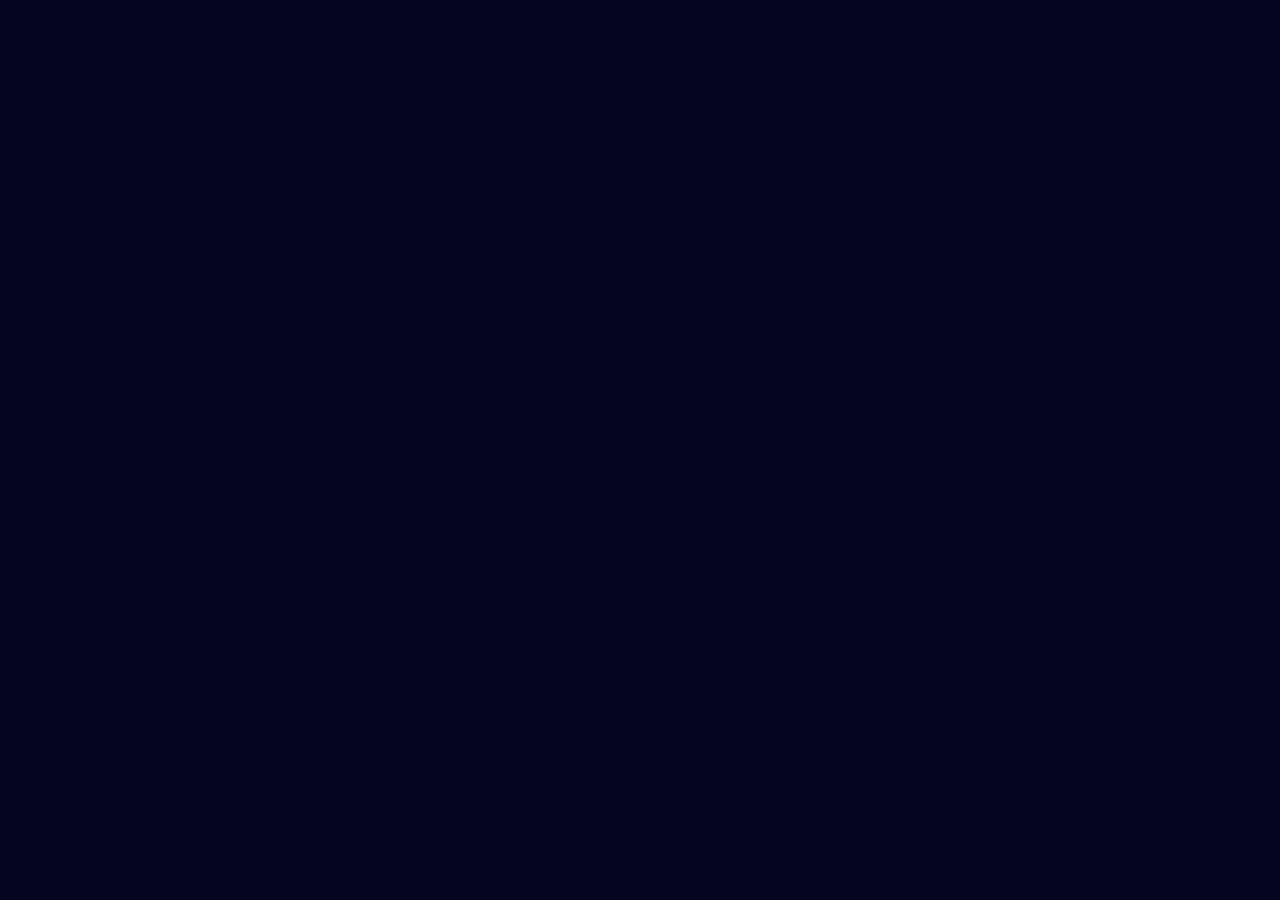
==== index2.html @ 6b873f1c "addgin structure files" ====
<!DOCTYPE html>
<html lang="en">
<head>
    <link rel="icon" href="favicon.ico" />
    <meta charset="UTF-8" />
    <meta http-equiv="X-UA-Compatible" content="IE=edge" />
    <meta name="viewport" content="width=device-width, initial-scale=1.0" />
    <link rel="stylesheet" type="text/css" href="assets/css/index.css" />
    <link rel="stylesheet" href="https://cdnjs.cloudflare.com/ajax/libs/animate.css/4.1.1/animate.min.css" />
    <link rel="stylesheet" href="https://cdnjs.cloudflare.com/ajax/libs/font-awesome/4.7.0/css/font-awesome.min.css">
    <title>NeuroSync AI</title>
    <link href="https://unpkg.com/aos@2.3.1/dist/aos.css" rel="stylesheet">
    <script type="text/javascript" src="assets/javascript/script.js" defer></script>
</head>
<body>
    
</body>
</html>
---- assets/css/index.css ----
@import url('https://fonts.googleapis.com/css2?family=Urbanist:ital,wght@0,100..900;1,100..900&display=swap');

* {
    padding: 0;
    margin: 0;
    box-sizing: border-box;
}


html {
    font-size: 62.5%;
    scroll-behavior: smooth;
    cursor: default;
    font-family: "Urbanist", sans-serif;
    font-optical-sizing: auto;
    font-weight: 400;
    font-style: normal;
}

a {
    text-decoration: none;
    cursor: pointer;
}

li {
    list-style: none;
}

body {
    background: #050520;
    min-height: 100vh;
}

.btn {
    padding: .8vw 1.5vw;
    background: #9352FC;
    display: flex;
    align-items: center;
    gap: 1vw;
    color: white;
    border-radius: 1vw;
    font-size: 1.2vw;
    box-shadow: 0 .2vw 1vw #47139B;
}

.btn img {
    width: 1.9vw;
}

/*--------- navbar ----------
----------*/

nav {
    width: 100%;
    display: flex;
    align-items: center;
    justify-content: space-between;
    padding: 2vw 5vw;
}

nav .logo {
    width: 20%;
}

nav .logo img {
    width: 100%;
}

/*--------- hero ----------
----------*/

.hero {
    width: 100%;
    display: flex;
    justify-content: space-between;
    padding: 2vw 5vw;
}

.hero img {
    width: 49%;
}


    /*--------- Website Responsive ----------
----------*/

@media (max-width:768px) {

    .btn {
        padding: 1.2vw 2.5vw;
        background: #9352FC;
        display: flex;
        align-items: center;
        gap: 1vw;
        color: white;
        border-radius: 2vw;
        font-size: 2.7vw;
        box-shadow: 0 .3vw 1.5vw #47139B;
    }
    
    .btn img {
        width: 4vw;
    }

    /*--------- navbar ----------
----------*/

nav {
    width: 100%;
    display: flex;
    align-items: center;
    justify-content: space-between;
    padding: 2vw 7vw;
}

nav .logo {
    width: 30%;
}

nav .logo img {
    width: 100%;
}

/*--------- hero ----------
----------*/

.hero {
    width: 100%;
    display: flex;
    flex-direction: column;
    justify-content: space-between;
    padding: 5vw 7vw;
    gap: 5vw;
}

.hero img {
    width: 100%;
}

}
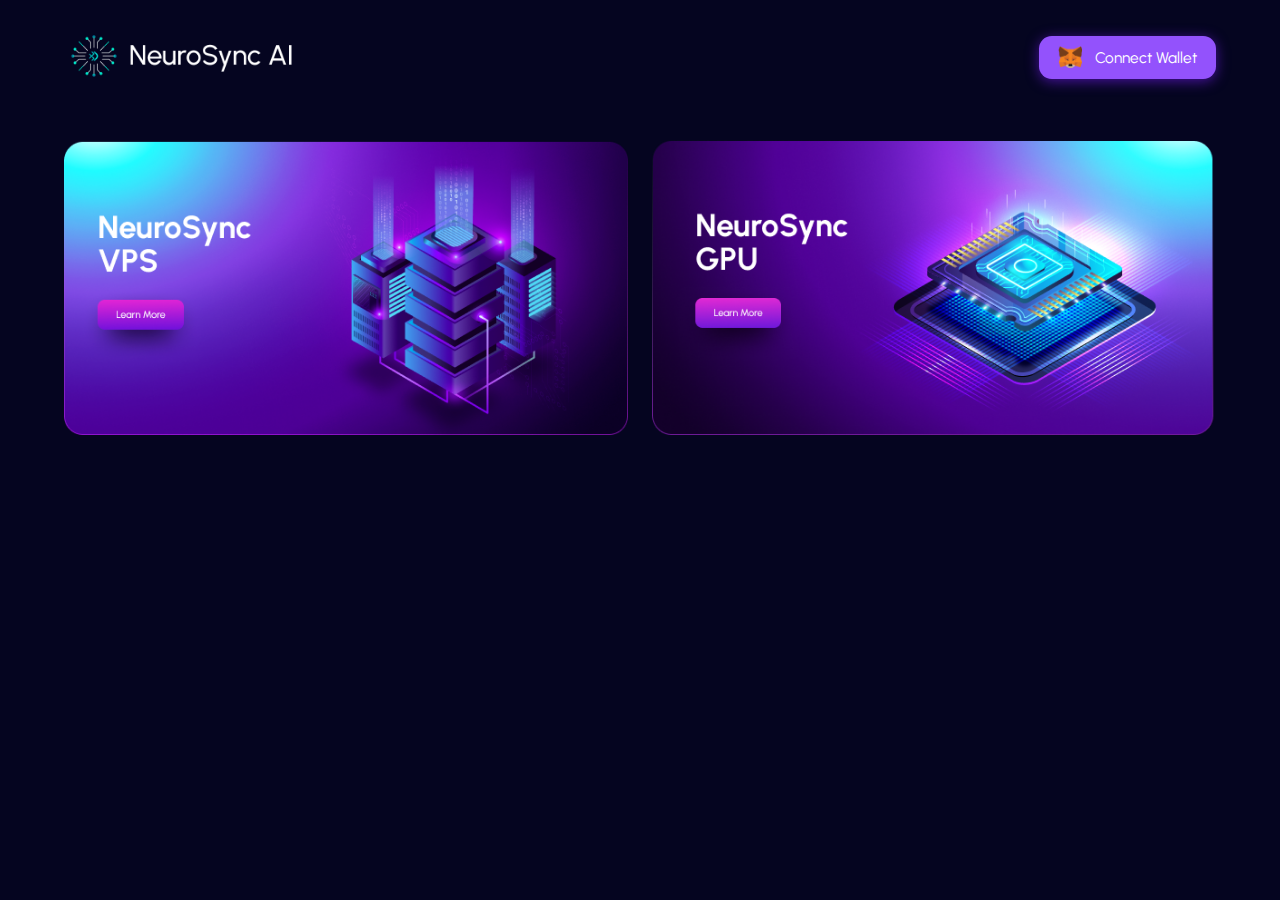
==== commit e1cc9dbe: "title" ====
--- a/index2.html
+++ b/index2.html
@@ -13,6 +13,18 @@
     <script type="text/javascript" src="assets/javascript/script.js" defer></script>
 </head>
 <body>
-    
+    <nav>
+        <a href="#" class="logo">
+            <img src="assets/images/logo.png" alt="">
+        </a>
+        <a href="#" class="btn">
+            <img src="assets/images/meta-logo.png" alt="">
+            Connect Wallet
+        </a>
+    </nav>
+    <section class="hero">
+        <img src="assets/images/box1.png" alt="">
+        <img src="assets/images/box2.png" alt="">
+    </section>
 </body>
 </html>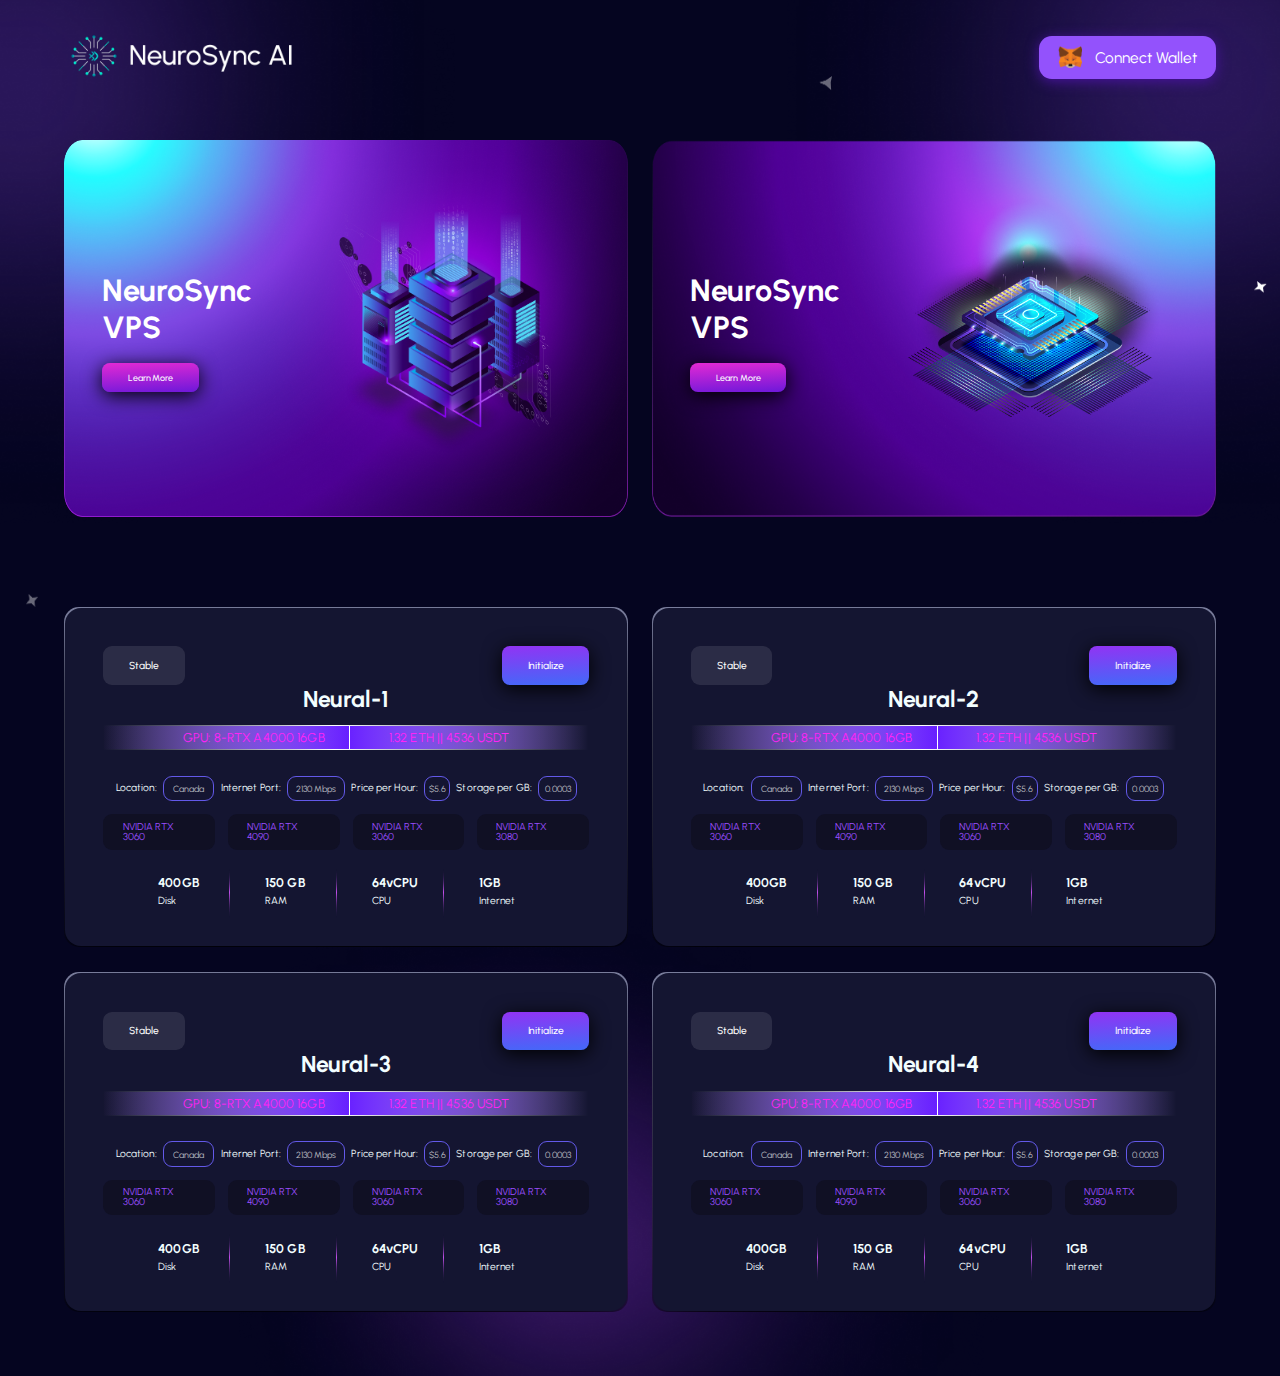
==== commit 00df22ea: "completed" ====
--- a/index2.html
+++ b/index2.html
@@ -8,7 +8,7 @@
     <link rel="stylesheet" type="text/css" href="assets/css/index.css" />
     <link rel="stylesheet" href="https://cdnjs.cloudflare.com/ajax/libs/animate.css/4.1.1/animate.min.css" />
     <link rel="stylesheet" href="https://cdnjs.cloudflare.com/ajax/libs/font-awesome/4.7.0/css/font-awesome.min.css">
-    <title>NeuroSync AI</title>
+    <title>NeuroSync AI Utility</title>
     <link href="https://unpkg.com/aos@2.3.1/dist/aos.css" rel="stylesheet">
     <script type="text/javascript" src="assets/javascript/script.js" defer></script>
 </head>
@@ -23,8 +23,229 @@
         </a>
     </nav>
     <section class="hero">
-        <img src="assets/images/box1.png" alt="">
-        <img src="assets/images/box2.png" alt="">
+        <img src="assets/images/hero-bg.png" alt="" class="hero-bg">
+        <img src="assets/images/star-1.png" alt="" class="star-1">
+        <img src="assets/images/star-2.png" alt="" class="star-2">
+        <img src="assets/images/star-3.png" alt="" class="star-3">
+        <div class="left">
+            <div class="left-box">
+                 <h1>NeuroSync<br>VPS</h1>
+                 <a href="#" class="btn-3">Learn More</a>
+            </div>
+            <div class="right-box">
+                <img src="assets/images/left-img.png" alt="">
+           </div>
+        </div>
+        <div class="right">
+            <div class="left-box">
+                <h1>NeuroSync<br>VPS</h1>
+                <a href="#" class="btn-3">Learn More</a>
+           </div>
+           <div class="right-box">
+               <img src="assets/images/right-img.png" alt="">
+          </div>
+        </div>
+    </section>
+    <section class="neural">
+        <img src="assets/images/countries-bg.png" alt="" class="countries-bg">
+        <div class="neural-box">
+            <div class="neural-box-inner">
+                <div class="btn-group">
+                    <a href="" class="btn-1">Stable</a>
+                    <a href="" class="btn-2">Initialize</a>
+                </div>
+                <h2>Neural-1</h2>
+                <div class="gradient-1">
+                    <div class="gradient-1-inner">
+                        <h5>GPU: 8-RTX A4000 16GB</h5>
+                        <h5>1.32 ETH || 4536 USDT</h5>
+                    </div>
+                </div>
+                <form action="">
+                    <label for="location">Location:</label>
+                    <input type="text" id="location1" class="location" name="location" value="Canada">
+                    <label for="port">Internet Port:</label>
+                    <input type="text" id="port1" class="port" name="port" value="2130 Mbps">
+                    <label for="pph">Price per Hour:</label>
+                    <input type="text" id="pph1" class="pph" name="pph" value="$5.6">
+                    <label for="spg">Storage per GB:</label>
+                    <input type="text" id="spg1" class="spg" name="spg" value="0.0003">
+                  </form>
+                  <div class="graphic-cards">
+                    <h6>NVIDIA RTX 3060</h6>
+                    <h6>NVIDIA RTX 4090</h6>
+                    <h6>NVIDIA RTX 3060</h6>
+                    <h6>NVIDIA RTX 3080</h6>
+                  </div>
+                  <div class="supply">
+                    <div class="supply-box">
+                        <h6>400GB</h6>
+                        <p>Disk</p>
+                    </div>
+                    <div class="supply-box">
+                        <h6>150 GB</h6>
+                        <p>RAM</p>
+                    </div>
+                    <div class="supply-box">
+                        <h6>64vCPU</h6>
+                        <p>CPU</p>
+                    </div>
+                    <div class="supply-box">
+                        <h6>1GB</h6>
+                        <p>Internet</p>
+                    </div>
+                  </div>
+            </div>
+        </div>
+
+        <div class="neural-box">
+            <div class="neural-box-inner">
+                <div class="btn-group">
+                    <a href="" class="btn-1">Stable</a>
+                    <a href="" class="btn-2">Initialize</a>
+                </div>
+                <h2>Neural-2</h2>
+                <div class="gradient-1">
+                    <div class="gradient-1-inner">
+                        <h5>GPU: 8-RTX A4000 16GB</h5>
+                        <h5>1.32 ETH || 4536 USDT</h5>
+                    </div>
+                </div>
+                <form action="">
+                    <label for="location">Location:</label>
+                    <input type="text" id="location2" class="location" name="location" value="Canada">
+                    <label for="port">Internet Port:</label>
+                    <input type="text" id="port2" class="port" name="port" value="2130 Mbps">
+                    <label for="pph">Price per Hour:</label>
+                    <input type="text" id="pph2" class="pph" name="pph" value="$5.6">
+                    <label for="spg">Storage per GB:</label>
+                    <input type="text" id="spg2" class="spg" name="spg" value="0.0003">
+                  </form>
+                  <div class="graphic-cards">
+                    <h6>NVIDIA RTX 3060</h6>
+                    <h6>NVIDIA RTX 4090</h6>
+                    <h6>NVIDIA RTX 3060</h6>
+                    <h6>NVIDIA RTX 3080</h6>
+                  </div>
+                  <div class="supply">
+                    <div class="supply-box">
+                        <h6>400GB</h6>
+                        <p>Disk</p>
+                    </div>
+                    <div class="supply-box">
+                        <h6>150 GB</h6>
+                        <p>RAM</p>
+                    </div>
+                    <div class="supply-box">
+                        <h6>64vCPU</h6>
+                        <p>CPU</p>
+                    </div>
+                    <div class="supply-box">
+                        <h6>1GB</h6>
+                        <p>Internet</p>
+                    </div>
+                  </div>
+            </div>
+        </div>
+        
+        <div class="neural-box">
+            <div class="neural-box-inner">
+                <div class="btn-group">
+                    <a href="" class="btn-1">Stable</a>
+                    <a href="" class="btn-2">Initialize</a>
+                </div>
+                <h2>Neural-3</h2>
+                <div class="gradient-1">
+                    <div class="gradient-1-inner">
+                        <h5>GPU: 8-RTX A4000 16GB</h5>
+                        <h5>1.32 ETH || 4536 USDT</h5>
+                    </div>
+                </div>
+                <form action="">
+                    <label for="location">Location:</label>
+                    <input type="text" id="location3" class="location" name="location" value="Canada">
+                    <label for="port">Internet Port:</label>
+                    <input type="text" id="port3" class="port" name="port" value="2130 Mbps">
+                    <label for="pph">Price per Hour:</label>
+                    <input type="text" id="pph3" class="pph" name="pph" value="$5.6">
+                    <label for="spg">Storage per GB:</label>
+                    <input type="text" id="spg3" class="spg" name="spg" value="0.0003">
+                  </form>
+                  <div class="graphic-cards">
+                    <h6>NVIDIA RTX 3060</h6>
+                    <h6>NVIDIA RTX 4090</h6>
+                    <h6>NVIDIA RTX 3060</h6>
+                    <h6>NVIDIA RTX 3080</h6>
+                  </div>
+                  <div class="supply">
+                    <div class="supply-box">
+                        <h6>400GB</h6>
+                        <p>Disk</p>
+                    </div>
+                    <div class="supply-box">
+                        <h6>150 GB</h6>
+                        <p>RAM</p>
+                    </div>
+                    <div class="supply-box">
+                        <h6>64vCPU</h6>
+                        <p>CPU</p>
+                    </div>
+                    <div class="supply-box">
+                        <h6>1GB</h6>
+                        <p>Internet</p>
+                    </div>
+                  </div>
+            </div>
+        </div>
+        <div class="neural-box">
+            <div class="neural-box-inner">
+                <div class="btn-group">
+                    <a href="" class="btn-1">Stable</a>
+                    <a href="" class="btn-2">Initialize</a>
+                </div>
+                <h2>Neural-4</h2>
+                <div class="gradient-1">
+                    <div class="gradient-1-inner">
+                        <h5>GPU: 8-RTX A4000 16GB</h5>
+                        <h5>1.32 ETH || 4536 USDT</h5>
+                    </div>
+                </div>
+                <form action="">
+                    <label for="location">Location:</label>
+                    <input type="text" id="location4" class="location" name="location" value="Canada">
+                    <label for="port">Internet Port:</label>
+                    <input type="text" id="port4" class="port" name="port" value="2130 Mbps">
+                    <label for="pph">Price per Hour:</label>
+                    <input type="text" id="pph4" class="pph" name="pph" value="$5.6">
+                    <label for="spg">Storage per GB:</label>
+                    <input type="text" id="spg4" class="spg" name="spg" value="0.0003">
+                  </form>
+                  <div class="graphic-cards">
+                    <h6>NVIDIA RTX 3060</h6>
+                    <h6>NVIDIA RTX 4090</h6>
+                    <h6>NVIDIA RTX 3060</h6>
+                    <h6>NVIDIA RTX 3080</h6>
+                  </div>
+                  <div class="supply">
+                    <div class="supply-box">
+                        <h6>400GB</h6>
+                        <p>Disk</p>
+                    </div>
+                    <div class="supply-box">
+                        <h6>150 GB</h6>
+                        <p>RAM</p>
+                    </div>
+                    <div class="supply-box">
+                        <h6>64vCPU</h6>
+                        <p>CPU</p>
+                    </div>
+                    <div class="supply-box">
+                        <h6>1GB</h6>
+                        <p>Internet</p>
+                    </div>
+                  </div>
+            </div>
+        </div>
     </section>
 </body>
 </html>--- a/assets/css/index.css
+++ b/assets/css/index.css
@@ -16,7 +16,6 @@
     font-weight: 400;
     font-style: normal;
 }
-
 a {
     text-decoration: none;
     cursor: pointer;
@@ -25,12 +24,28 @@
 li {
     list-style: none;
 }
-
+img{
+    width:100%;
+}
 body {
     background: #050520;
-    min-height: 100vh;
-}
-
+}
+h1{
+    font-family: Urbanist;
+    font-size: 2.4vw;
+    font-weight: 700;
+    color: #fff;
+
+}
+h2{
+    font-family: Urbanist;
+    font-size: 1.8vw;
+    font-weight: 700;
+    letter-spacing: 0.01em;
+    text-align: center;
+    color: #F3FEFF;
+
+}
 .btn {
     padding: .8vw 1.5vw;
     background: #9352FC;
@@ -42,11 +57,63 @@
     font-size: 1.2vw;
     box-shadow: 0 .2vw 1vw #47139B;
 }
-
 .btn img {
     width: 1.9vw;
 }
-
+.btn-1{
+    background: #FFFFFF1A;
+    padding: 1vw 2vw;
+    font-family: Urbanist;
+    font-size: 0.8vw;
+    font-weight: 500;
+    border-radius: 9px;
+    color: #fff;
+    transition: all .2s;
+}
+.btn-1:hover{
+    background: #fff;
+    color: #000;
+}
+.btn-2{
+    background: linear-gradient(177.23deg, #9C2CF3 -13.49%, #3A6FF9 109.75%);
+    padding: 1vw 2vw;
+    font-family: Urbanist;
+    font-size: 0.8vw;
+    font-weight: 500;
+    border-radius: 8px;
+    letter-spacing: -0.01em;
+    color: #fff;
+    box-shadow: 0vw .3vw 1.5vw #000;
+    border-radius: 8px;
+}
+.btn-2:hover{
+   animation: up-down 2s linear infinite alternate;
+}
+.btn-3{
+    padding: 0.7vw 2vw;
+    font-family: Urbanist;
+    font-size: 0.7vw;
+    border-radius: 8px;
+    color: #fff;
+    font-weight: 500;
+    line-height: 13.75px;
+    letter-spacing: -0.01em;
+    text-align: center;
+    background: linear-gradient(176.91deg, #F32CD3 -13.15%, #4712DC 132.62%);
+    box-shadow: 0vw .3vw 1.5vw #000;
+    transition: all .3s;
+}
+.btn-3:hover{
+    box-shadow: 0vw .3vw 1.5vw #fff;
+ }
+@keyframes up-down {
+    0%{
+        transform: translateY(0);
+    }
+    100%{
+        transform: translateY(-10px);
+    }
+}
 /*--------- navbar ----------
 ----------*/
 
@@ -74,13 +141,335 @@
     display: flex;
     justify-content: space-between;
     padding: 2vw 5vw;
-}
-
-.hero img {
+    position: relative;
+}
+.hero .hero-bg{
+    position: absolute;
+    width: 100vw;
+    top: -10vw;
+    right: 0;
+    z-index: -1;
+}
+.hero  .star-1 {
+    position: absolute;
+    width: 1vw;
+    top: -3vw;
+    right: 35vw;
+    animation: scaling 2.5s linear infinite alternate;
+}
+.hero  .star-2 {
+    position: absolute;
+    width: 1vw;
+    top: 13vw;
+    right: 1vw;
+    animation: scaling 1.7s linear infinite alternate;
+}
+.hero  .star-3 {
+    position: absolute;
+    width: 1vw;
+    bottom: -5vw;
+    left: 7vw;
+    animation: scaling 2s linear infinite alternate;
+}
+@keyframes scaling {
+    0%{
+        transform: rotate(0deg) scale(0);
+        filter: brightness(0);
+    }
+    100%{
+        transform: rotate(360deg) scale(1);
+        filter: brightness(200%);
+    }
+}
+.hero .left,.hero .right {
     width: 49%;
-}
-
-
+    display: flex;
+    align-items: center;
+}
+.hero .left div,.hero .right div{
+    width: 50%;
+    padding: 3vw;
+}
+.hero .right{
+    background: url(../images/right-bg.png)no-repeat;
+    background-position: center;
+    background-size: 100% 100%;
+}
+.hero img{
+    width: 20vw;
+    margin-left: -5vw;
+}
+.hero .left{
+    background: url(../images/hero-left-bg.png)no-repeat;
+    background-position: center;
+    background-size: 100% 100%;
+}
+.hero h1{
+    margin-bottom: 2vw;
+}
+/* ---------------neural--------
+----------- */
+.neural {
+    padding: 5vw 5vw;
+    display: flex;
+    flex-wrap: wrap;
+    justify-content: space-between;
+    column-gap: 1vw;
+    row-gap: 2vw;
+    position: relative;
+}
+.neural .neural-box {
+    width: 49%;
+    background: linear-gradient(180deg, #8185A5 0%, rgba(129, 133, 165, 0) 100%);
+    padding: 1px;
+    border-radius: 15px;
+    overflow: hidden;
+    transition: all .1s;
+}
+.neural .neural-box:hover{
+    filter: brightness(140%);
+}
+.neural .neural-box .neural-box-inner{
+    width: 100%;
+    height: 100%;
+    box-shadow: 0px 43px 70px 0px #000000CC;
+    background: linear-gradient(90deg,#8185A5 0%,#8185A5 100%);
+    background: #141531;
+    padding: 3vw;
+    border-radius: 16px;
+}
+.neural .neural-box .neural-box-inner .btn-group {
+    display: flex;
+    align-items: center;
+    justify-content: space-between;
+}
+.neural .neural-box .neural-box-inner .gradient-1{
+    margin-top: 1vw;
+    padding: 1px;
+    background: linear-gradient(90deg, rgba(255, 255, 255, 0) 0%, #FFFFFF 47.73%, rgba(255, 255, 255, 0) 100%);
+}
+.neural .neural-box .neural-box-inner .gradient-1-inner{
+    background: linear-gradient(90deg, rgba(34, 24, 62, 0.13) 0%, #6820FF 50.46%, rgba(43, 29, 78, 0) 100%);
+    display: flex;
+    align-items: center;
+    justify-content: center;
+    gap: 5vw;
+
+}
+.neural .neural-box .neural-box-inner .gradient-1 h5{
+    font-family: Urbanist;
+    font-size: 1vw;
+    font-weight: 400;
+    letter-spacing: 0.01em;
+    color: #FF23F6;
+    padding: 0.3vw 0;
+    position: relative;
+}
+.neural .neural-box .neural-box-inner .gradient-1 h5:nth-child(1)::after {
+    position: absolute;
+    content:'' ;
+    width: 1px;
+    height: 100%;
+    background: #fff;
+    top: 0;
+    right: -2vw;
+}
+.neural .neural-box .neural-box-inner  form {
+    display: flex;
+    align-items: center;
+    justify-content: center;
+    gap: 0.5vw;
+    margin-top: 2vw;
+}
+.neural .neural-box .neural-box-inner  form label {
+    font-family: Urbanist;
+    font-size: 0.8vw;
+    font-weight: 400;
+    line-height: 12.12px;
+    letter-spacing: 0.01em;
+    text-align: left;
+    color: #F3FEFF;
+}
+.neural .neural-box .neural-box-inner  form input{
+    border: 1px solid #6359E9;
+    padding: 0.5vw 0;
+    font-family: Urbanist;
+    font-size: 0.7vw;
+    font-weight: 400;
+    border-radius: 9px;
+    background: transparent;
+    text-align: center;
+    color: rgba(255, 255, 255, 0.7);
+}
+.neural .neural-box .neural-box-inner  form .location {
+    width: 4vw;
+}
+.neural .neural-box .neural-box-inner  form .port {
+    width: 4.5vw;
+}
+.neural .neural-box .neural-box-inner  form .pph {
+    width: 2vw;
+}
+.neural .neural-box .neural-box-inner  form .spg {
+    width: 3vw;
+}
+.graphic-cards {
+    display: flex;
+    align-items: center;
+    justify-content: center;
+    gap: 1vw;
+    margin-top: 1vw;
+}
+.graphic-cards h6{
+    padding: 0.6vw 1.5vw;
+    border-radius: 9px;
+    font-family: Urbanist;
+    font-size: 10px;
+    font-weight: 400;
+    line-height: 10.1px;
+    color: #9C4FFF;
+    background: #101024;
+}
+.supply {
+    display: flex;
+    align-items: center;
+    justify-content: center;
+    margin-top: 2vw;
+}
+.supply .supply-box {
+    width: 22%;
+    padding-left: 2vw;
+    position: relative;
+}
+.supply .supply-box  h6{
+    font-family: Urbanist;
+    font-size: 1vw;
+    font-weight: 700;
+    letter-spacing: 0.01em;
+    color: #F3FEFF;
+    margin-bottom: 0.3vw;
+}
+.supply .supply-box p{
+    font-family: Urbanist;
+    font-size: 0.8vw;
+    font-weight: 400;
+    letter-spacing: 0.01em;
+    color: #F3FEFF;
+}
+.supply .supply-box:not(:last-child)::after {
+    content: url(../images/Line.png);
+    position: absolute;
+    width: 1px;
+    height: 100%;
+    right:0.7vw;
+    top: -0.5vw;
+}
+/* --------------countries---------
+---- */
+.countries {
+    padding: 5vw;
+    display: flex;
+    flex-wrap: wrap;
+    align-items: center;
+    justify-content: center;
+    gap: 1.5vw;
+    position: relative;
+}
+.countries-bg{
+    position: absolute;
+    bottom: 0;
+    left: 15%;
+    width: 70%;
+    z-index: -1;
+}
+.countries-box {
+    width: 32%;
+    background: linear-gradient(180deg, #8185A5 0%, rgba(129, 133, 165, 0) 100%);
+    padding: 1px;
+    border-radius: 15px;
+    overflow: hidden;
+}
+.countries-box-inner{
+    width: 100%;
+    height: 100%;
+    box-shadow: 0px 43px 70px 0px #000000CC;
+   backdrop-filter: blur(50px);
+
+    background: #141531;
+    padding: 2vw;
+    border-radius: 16px;
+    display: flex;
+    gap: 1vw;
+}
+.countries-box-inner:hover{
+    filter: brightness(140%);
+}
+.countries-box-inner .left{
+width: 18%;
+}
+.countries-box-inner .right {
+    width: 80%;
+}
+.countries-box-inner .right form{
+    display: flex;
+    align-items: center;
+    gap: 0.4vw;
+    margin-top: 1vw;
+}
+.countries-box-inner .right h2{
+    text-align: left;
+}
+.countries-box-inner .right .btn-group {
+    display: flex;
+    align-items: center;
+    gap: 2vw;
+    padding-top: 2vw;
+}
+.countries-box-inner .right .btn-group span {
+    font-family: Urbanist;
+    font-size: 0.7vw;
+    font-weight: 400;
+    letter-spacing: 0.01em;
+    color: #01E1FF;
+
+}
+  
+.countries-box-inner .right h6{
+    display: flex;
+    align-items: center;
+    gap: 0.4vw;
+    font-family: Urbanist;
+    font-size: 0.9vw;
+    font-weight: 400;
+    color: rgba(255, 255, 255, 0.7);
+}
+.countries-box-inner .right h6 img{
+    width: 1vw;
+}
+.countries-box-inner .right form input{
+    border: 1px solid #6359E9;
+    padding: 0.5vw 1vw;
+    display: inline;
+    font-family: Urbanist;
+    font-size: 0.7vw;
+    font-weight: 400;
+    border-radius: 9px;
+    background: transparent;
+    text-align: center;
+    color: rgba(255, 255, 255, 0.7);
+} 
+.countries-box-inner .right form .http {
+    width: 4vw;
+}
+.countries-box-inner .right form .transparent {
+    width: 6vw;
+}
+.countries-box-inner .right form .value {
+    width: 4vw;
+}
+.countries-box-inner .left img{
+    width: 100%;
+}
     /*--------- Website Responsive ----------
 ----------*/
 
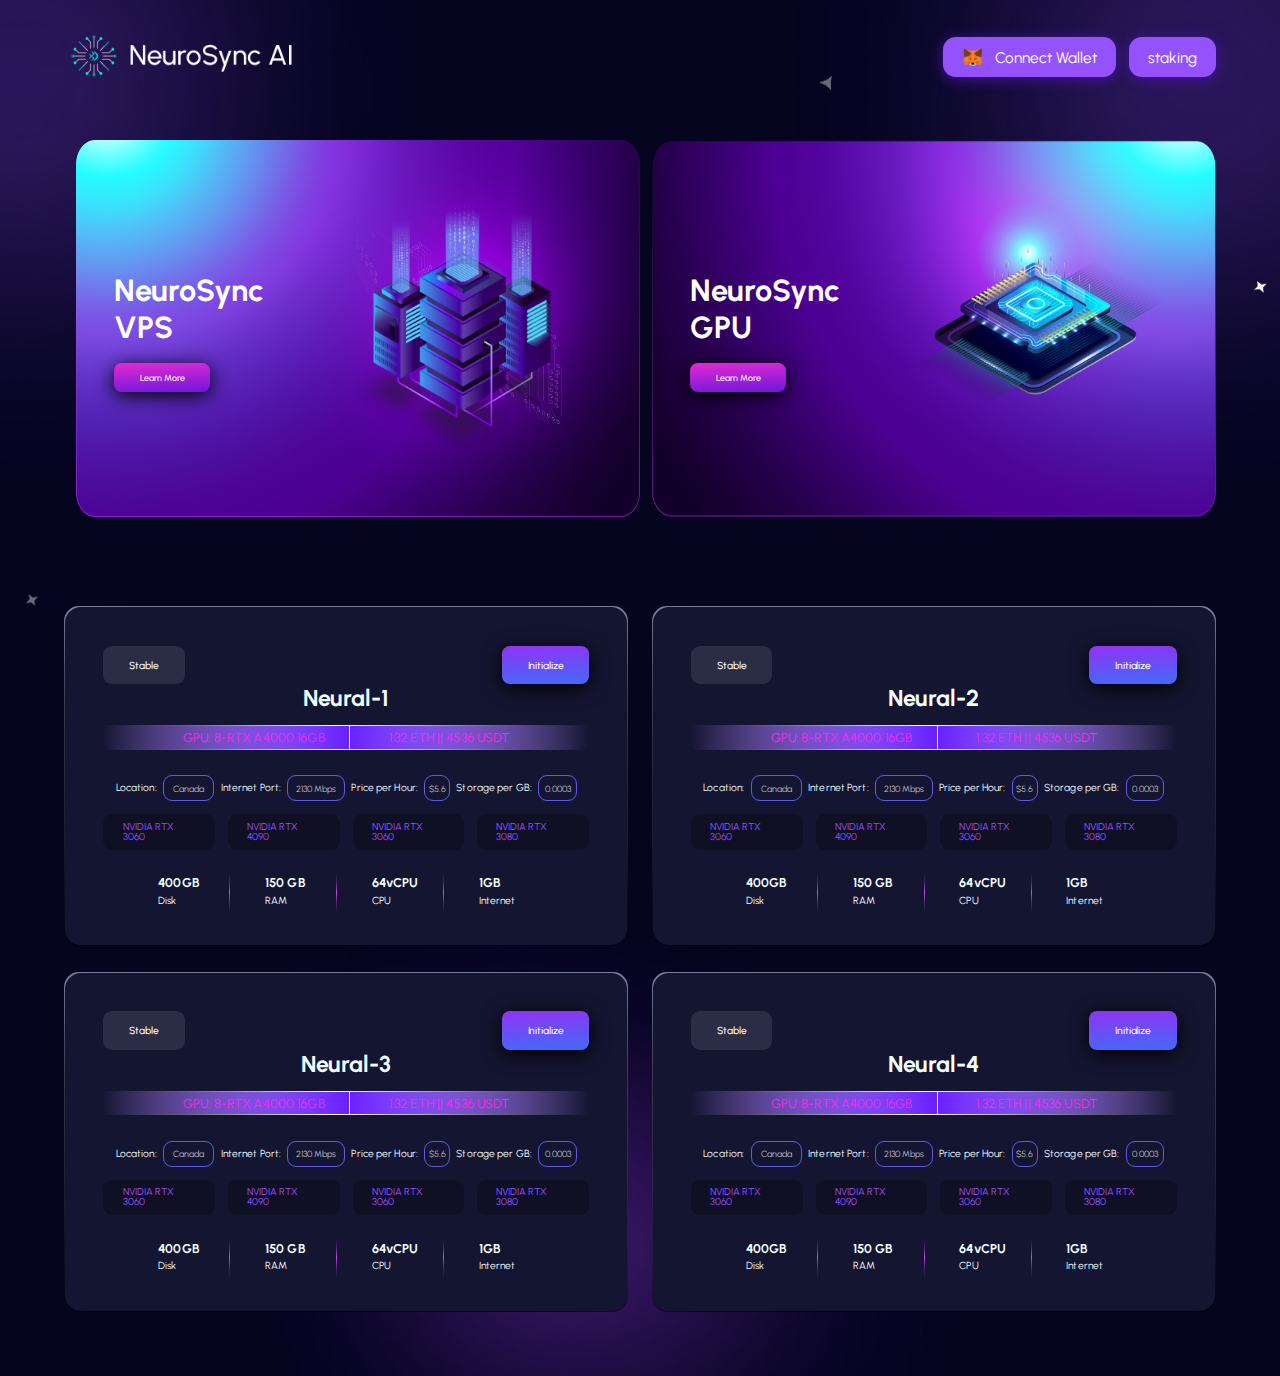
==== commit 646ff3fb: "made responsive" ====
--- a/index2.html
+++ b/index2.html
@@ -5,6 +5,7 @@
     <meta charset="UTF-8" />
     <meta http-equiv="X-UA-Compatible" content="IE=edge" />
     <meta name="viewport" content="width=device-width, initial-scale=1.0" />
+    <link rel="stylesheet"  href="https://cdnjs.cloudflare.com/ajax/libs/animate.css/4.1.1/animate.min.css" />
     <link rel="stylesheet" type="text/css" href="assets/css/index.css" />
     <link rel="stylesheet" href="https://cdnjs.cloudflare.com/ajax/libs/animate.css/4.1.1/animate.min.css" />
     <link rel="stylesheet" href="https://cdnjs.cloudflare.com/ajax/libs/font-awesome/4.7.0/css/font-awesome.min.css">
@@ -13,38 +14,46 @@
     <script type="text/javascript" src="assets/javascript/script.js" defer></script>
 </head>
 <body>
+<div style="overflow: hidden;">
     <nav>
         <a href="#" class="logo">
             <img src="assets/images/logo.png" alt="">
         </a>
-        <a href="#" class="btn">
-            <img src="assets/images/meta-logo.png" alt="">
-            Connect Wallet
-        </a>
+        <div>
+            <a href="#" class="btn">
+                <img src="assets/images/meta-logo.png" alt="">
+                Connect Wallet
+            </a>
+            <a href="#" class="btn">
+                staking
+            </a>
+        </div>
     </nav>
     <section class="hero">
         <img src="assets/images/hero-bg.png" alt="" class="hero-bg">
         <img src="assets/images/star-1.png" alt="" class="star-1">
         <img src="assets/images/star-2.png" alt="" class="star-2">
         <img src="assets/images/star-3.png" alt="" class="star-3">
-        <div class="left">
-            <div class="left-box">
-                 <h1>NeuroSync<br>VPS</h1>
-                 <a href="#" class="btn-3">Learn More</a>
-            </div>
-            <div class="right-box">
-                <img src="assets/images/left-img.png" alt="">
-           </div>
-        </div>
-        <div class="right">
-            <div class="left-box">
-                <h1>NeuroSync<br>VPS</h1>
-                <a href="#" class="btn-3">Learn More</a>
-           </div>
-           <div class="right-box">
-               <img src="assets/images/right-img.png" alt="">
-          </div>
-        </div>
+        <a href="index.html">
+            <div class="left" id="div-1">
+                <div class="left-box">
+                     <h1>NeuroSync<br>VPS</h1>
+                     <a href="index.html" class="btn-3">Learn More</a>
+                </div>
+                <div class="right-box">
+                    <img src="assets/images/left-img.png" alt="">
+               </div>
+            </div>
+        </a>
+            <div class="right" id="dive-2">
+                <div class="left-box">
+                    <h1>NeuroSync<br>GPU</h1>
+                    <a href="index2.html" class="btn-3">Learn More</a>
+               </div>
+               <div class="right-box">
+                   <img src="assets/images/right-img.png" alt="">
+              </div>
+            </div>
     </section>
     <section class="neural">
         <img src="assets/images/countries-bg.png" alt="" class="countries-bg">
@@ -247,5 +256,6 @@
             </div>
         </div>
     </section>
+</div>
 </body>
 </html>--- a/assets/css/index.css
+++ b/assets/css/index.css
@@ -5,8 +5,6 @@
     margin: 0;
     box-sizing: border-box;
 }
-
-
 html {
     font-size: 62.5%;
     scroll-behavior: smooth;
@@ -29,6 +27,7 @@
 }
 body {
     background: #050520;
+    min-height: 100vh;
 }
 h1{
     font-family: Urbanist;
@@ -58,7 +57,7 @@
     box-shadow: 0 .2vw 1vw #47139B;
 }
 .btn img {
-    width: 1.9vw;
+    width: 1.5vw;
 }
 .btn-1{
     background: #FFFFFF1A;
@@ -132,7 +131,11 @@
 nav .logo img {
     width: 100%;
 }
-
+nav div{
+    display: flex;
+    align-items: center;
+    gap: 1vw;
+}
 /*--------- hero ----------
 ----------*/
 
@@ -185,6 +188,7 @@
     width: 49%;
     display: flex;
     align-items: center;
+    cursor: pointer;
 }
 .hero .left div,.hero .right div{
     width: 50%;
@@ -194,6 +198,7 @@
     background: url(../images/right-bg.png)no-repeat;
     background-position: center;
     background-size: 100% 100%;
+    animation:fadeInUp 1s linear;
 }
 .hero img{
     width: 20vw;
@@ -203,6 +208,7 @@
     background: url(../images/hero-left-bg.png)no-repeat;
     background-position: center;
     background-size: 100% 100%;
+    animation:fadeInUp 1s linear;
 }
 .hero h1{
     margin-bottom: 2vw;
@@ -407,6 +413,26 @@
 .countries-box-inner .left{
 width: 18%;
 }
+.countries-box-inner .left img{
+    animation: wave 2s infinite;
+}
+@keyframes wave {
+    0% {
+      transform: rotateZ(0deg);
+    }
+    25% {
+      transform: rotateZ(5deg);
+    }
+    50% {
+      transform: rotateZ(0deg);
+    }
+    75% {
+      transform: rotateZ(-5deg);
+    }
+    100% {
+      transform: rotateZ(0deg);
+    }
+  }
 .countries-box-inner .right {
     width: 80%;
 }
@@ -474,22 +500,69 @@
 ----------*/
 
 @media (max-width:768px) {
-
-    .btn {
-        padding: 1.2vw 2.5vw;
-        background: #9352FC;
-        display: flex;
-        align-items: center;
-        gap: 1vw;
-        color: white;
-        border-radius: 2vw;
-        font-size: 2.7vw;
-        box-shadow: 0 .3vw 1.5vw #47139B;
-    }
-    
-    .btn img {
-        width: 4vw;
-    }
+h1{
+    font-size: 6vw;
+}
+h2{
+    font-size: 4vw;
+}
+.btn {
+    padding: .8vw 1.5vw;
+    background: #9352FC;
+    display: flex;
+    align-items: center;
+    gap: 1vw;
+    color: white;
+    border-radius: 1vw;
+    font-size: 3vw;
+    box-shadow: 0 .2vw 1vw #47139B;
+}
+.btn img {
+    width: 3.9vw;
+}
+.btn-1{
+    background: #FFFFFF1A;
+    padding: 1vw 2vw;
+    font-family: Urbanist;
+    font-size: 2.8vw;
+    font-weight: 500;
+    border-radius: 9px;
+    color: #fff;
+    transition: all .2s;
+}
+.btn-1:hover{
+    background: #fff;
+    color: #000;
+}
+.btn-2{
+    background: linear-gradient(177.23deg, #9C2CF3 -13.49%, #3A6FF9 109.75%);
+    padding: 1vw 3vw;
+    font-family: Urbanist;
+    font-size: 2.8vw;
+    font-weight: 500;
+    border-radius: 8px;
+    letter-spacing: -0.01em;
+    color: #fff;
+    box-shadow: 0vw .3vw 1.5vw #000;
+    border-radius: 8px;
+}
+.btn-2:hover{
+   animation: up-down 2s linear infinite alternate;
+}
+.btn-3{
+    padding: 1.3vw 3vw;
+    font-family: Urbanist;
+    font-size: 2.7vw;
+    border-radius: 8px;
+    color: #fff;
+    font-weight: 500;
+    line-height: 100%;
+    letter-spacing: -0.01em;
+    text-align: center;
+    background: linear-gradient(176.91deg, #F32CD3 -13.15%, #4712DC 132.62%);
+    box-shadow: 0vw .3vw 1.5vw #000;
+    transition: all .3s;
+}
 
     /*--------- navbar ----------
 ----------*/
@@ -521,9 +594,321 @@
     padding: 5vw 7vw;
     gap: 5vw;
 }
-
-.hero img {
-    width: 100%;
-}
-
-}
+.hero img{
+    margin-left: 0;
+    width: 100%;
+}
+.hero h1{
+    margin-bottom: 4vw;
+}
+.hero .left{
+    width: 100%;
+    min-height: 40vw;
+} 
+.hero .right{
+    width: 100%;
+    min-height: 40vw;
+} 
+
+.hero .hero-bg {
+    margin-top: -12vw;
+}
+/* ---------------neural--------
+----------- */
+.neural {
+    padding: 5vw 5vw;
+    display: flex;
+    flex-wrap: wrap;
+    justify-content: space-between;
+    column-gap: 1vw;
+    row-gap: 8vw;
+    position: relative;
+}
+.neural .neural-box {
+    width: 100%;
+    background: linear-gradient(180deg, #8185A5 0%, rgba(129, 133, 165, 0) 100%);
+    padding: 1px;
+    border-radius: 15px;
+    overflow: hidden;
+    transition: all .1s;
+}
+.neural .neural-box h2{
+    margin: 3vw 0;
+}
+.neural .neural-box:hover{
+    filter: brightness(140%);
+}
+.neural .neural-box .neural-box-inner{
+    width: 100%;
+    height: 100%;
+    box-shadow: 0px 43px 70px 0px #000000CC;
+    background: linear-gradient(90deg,#8185A5 0%,#8185A5 100%);
+    background: #141531;
+    padding: 5vw;
+    border-radius: 16px;
+}
+.neural .neural-box .neural-box-inner .btn-group {
+    display: flex;
+    align-items: center;
+    justify-content: space-between;
+}
+.neural .neural-box .neural-box-inner .gradient-1{
+    margin-top: 3vw;
+    padding: 1px;
+    background: linear-gradient(90deg, rgba(255, 255, 255, 0) 0%, #FFFFFF 47.73%, rgba(255, 255, 255, 0) 100%);
+}
+.neural .neural-box .neural-box-inner .gradient-1-inner{
+    background: linear-gradient(90deg, rgba(34, 24, 62, 0.13) 0%, #6820FF 50.46%, rgba(43, 29, 78, 0) 100%);
+    display: flex;
+    align-items: center;
+    justify-content: center;
+    gap: 5vw;
+}
+.neural .neural-box .neural-box-inner .gradient-1 h5{
+    font-family: Urbanist;
+    font-size: 3vw;
+    font-weight: 400;
+    letter-spacing: 0.01em;
+    color: #FF23F6;
+    padding: 0.3vw 0;
+    position: relative;
+}
+.neural .neural-box .neural-box-inner .gradient-1 h5:nth-child(1)::after {
+    position: absolute;
+    content:'' ;
+    width: 1px;
+    height: 100%;
+    background: #fff;
+    top: 0;
+    right: -2vw;
+}
+.neural .neural-box .neural-box-inner  form {
+    display: flex;
+    flex-wrap: wrap;
+    align-items: center;
+    justify-content: center;
+    row-gap: 2.5vw;
+    column-gap: 8vw;
+    margin-top: 8vw;
+    margin-bottom: 8vw;
+}
+.neural .neural-box .neural-box-inner  form label {
+    font-family: Urbanist;
+    font-size: 2vw;
+    font-weight: 400;
+    line-height: 12.12px;
+    letter-spacing: 0.01em;
+    text-align: left;
+    color: #F3FEFF;
+}
+.neural .neural-box .neural-box-inner  form input{
+    border: 1px solid #6359E9;
+    padding: 0.5vw 0;
+    font-family: Urbanist;
+    font-size: 2.3vw;
+    font-weight: 400;
+    border-radius: 9px;
+    background: transparent;
+    text-align: center;
+    color: rgba(255, 255, 255, 0.7);
+}
+.neural .neural-box .neural-box-inner  form .location {
+    width:11vw;
+}
+.neural .neural-box .neural-box-inner  form .port {
+    width: 13.5vw;
+}
+.neural .neural-box .neural-box-inner  form .pph {
+    width: 13.5vw;
+}
+.neural .neural-box .neural-box-inner  form .spg {
+    width: 13vw;
+}
+.graphic-cards {
+    display: flex;
+    align-items: center;
+    justify-content: center;
+    gap: 1vw;
+    margin-top: 8vw;
+}
+.graphic-cards h6{
+    padding: 0.9vw 1.5vw;
+    border-radius: 9px;
+    font-family: Urbanist;
+    font-size: 2.1vw;
+    font-weight: 400;
+    line-height: 10.1px;
+    color: #9C4FFF;
+    background: #101024;
+}
+.supply {
+    display: flex;
+    align-items: center;
+    justify-content: center;
+    margin-top: 8vw;
+}
+.supply .supply-box {
+    width: 22%;
+    padding-left: 2vw;
+    position: relative;
+}
+.supply .supply-box  h6{
+    font-family: Urbanist;
+    font-size: 3vw;
+    font-weight: 700;
+    letter-spacing: 0.01em;
+    color: #F3FEFF;
+    margin-bottom: 0.3vw;
+}
+.supply .supply-box p{
+    font-family: Urbanist;
+    font-size: 2.3vw;
+    font-weight: 400;
+    letter-spacing: 0.01em;
+    color: #F3FEFF;
+}
+.supply .supply-box:not(:last-child)::after {
+    content: url(../images/Line.png);
+    position: absolute;
+    width: 1px;
+    height: 100%;
+    right:2.5vw;
+    top: -2.5vw;
+}
+
+
+
+/* --------------countries---------
+---- */
+.countries {
+    padding: 5vw;
+    display: flex;
+    flex-wrap: wrap;
+    align-items: center;
+    justify-content: center;
+    gap: 6.5vw;
+    position: relative;
+}
+.countries-bg{
+    position: absolute;
+    bottom: 0;
+    left: 15%;
+    width: 70%;
+    z-index: -1;
+}
+.countries-box {
+    width: 100%;
+    background: linear-gradient(180deg, #8185A5 0%, rgba(129, 133, 165, 0) 100%);
+    padding: 1px;
+    border-radius: 15px;
+    overflow: hidden;
+}
+.countries-box-inner{
+    width: 100%;
+    height: 100%;
+    box-shadow: 0px 43px 70px 0px #000000CC;
+   backdrop-filter: blur(50px);
+   display: flex;
+    flex-direction: column;
+    align-items: center;
+    background: #141531;
+    padding: 5vw;
+    border-radius: 16px;
+    display: flex;
+    gap: 1vw;
+}
+.countries-box-inner:hover{
+    filter: brightness(140%);
+}
+.countries-box-inner .left{
+width: 18%;
+}
+.countries-box-inner .left img{
+    animation: wave 2s infinite;
+}
+@keyframes wave {
+    0% {
+      transform: rotateZ(0deg);
+    }
+    25% {
+      transform: rotateZ(5deg);
+    }
+    50% {
+      transform: rotateZ(0deg);
+    }
+    75% {
+      transform: rotateZ(-5deg);
+    }
+    100% {
+      transform: rotateZ(0deg);
+    }
+  }
+.countries-box-inner .right {
+    width: 80%;
+}
+.countries-box-inner .right form{
+    display: flex;
+    align-items: center;
+    justify-content: center;
+    gap: 2.4vw;
+    margin-top: 1vw;
+}
+.countries-box-inner .right h2{
+    text-align: center;
+}
+.countries-box-inner .right .btn-group {
+    display: flex;
+    align-items: center;
+    justify-content: center;
+    gap: 2vw;
+    padding-top: 2vw;
+    margin: 4vw 0;
+}
+.countries-box-inner .right .btn-group span {
+    font-family: Urbanist;
+    font-size: 2.7vw;
+    font-weight: 400;
+    letter-spacing: 0.01em;
+    color: #01E1FF;
+
+}
+  
+.countries-box-inner .right h6{
+    display: flex;
+    align-items: center;
+    justify-content: center;
+    gap: 1.4vw;
+    font-family: Urbanist;
+    font-size: 2.9vw;
+    font-weight: 400;
+    color: rgba(255, 255, 255, 0.7);
+    margin: 4vw 0;
+}
+.countries-box-inner .right h6 img{
+    width: 3vw;
+}
+.countries-box-inner .right form input{
+    border: 1px solid #6359E9;
+    padding: 0.5vw 1vw;
+    display: inline;
+    font-family: Urbanist;
+    font-size: 2.7vw;
+    font-weight: 400;
+    border-radius: 9px;
+    background: transparent;
+    text-align: center;
+    color: rgba(255, 255, 255, 0.7);
+} 
+.countries-box-inner .right form .http {
+    width: 13vw;
+}
+.countries-box-inner .right form .transparent {
+    width: 20vw;
+}
+.countries-box-inner .right form .value {
+    width: 12vw;
+}
+.countries-box-inner .left img{
+    width: 100%;
+}
+}
